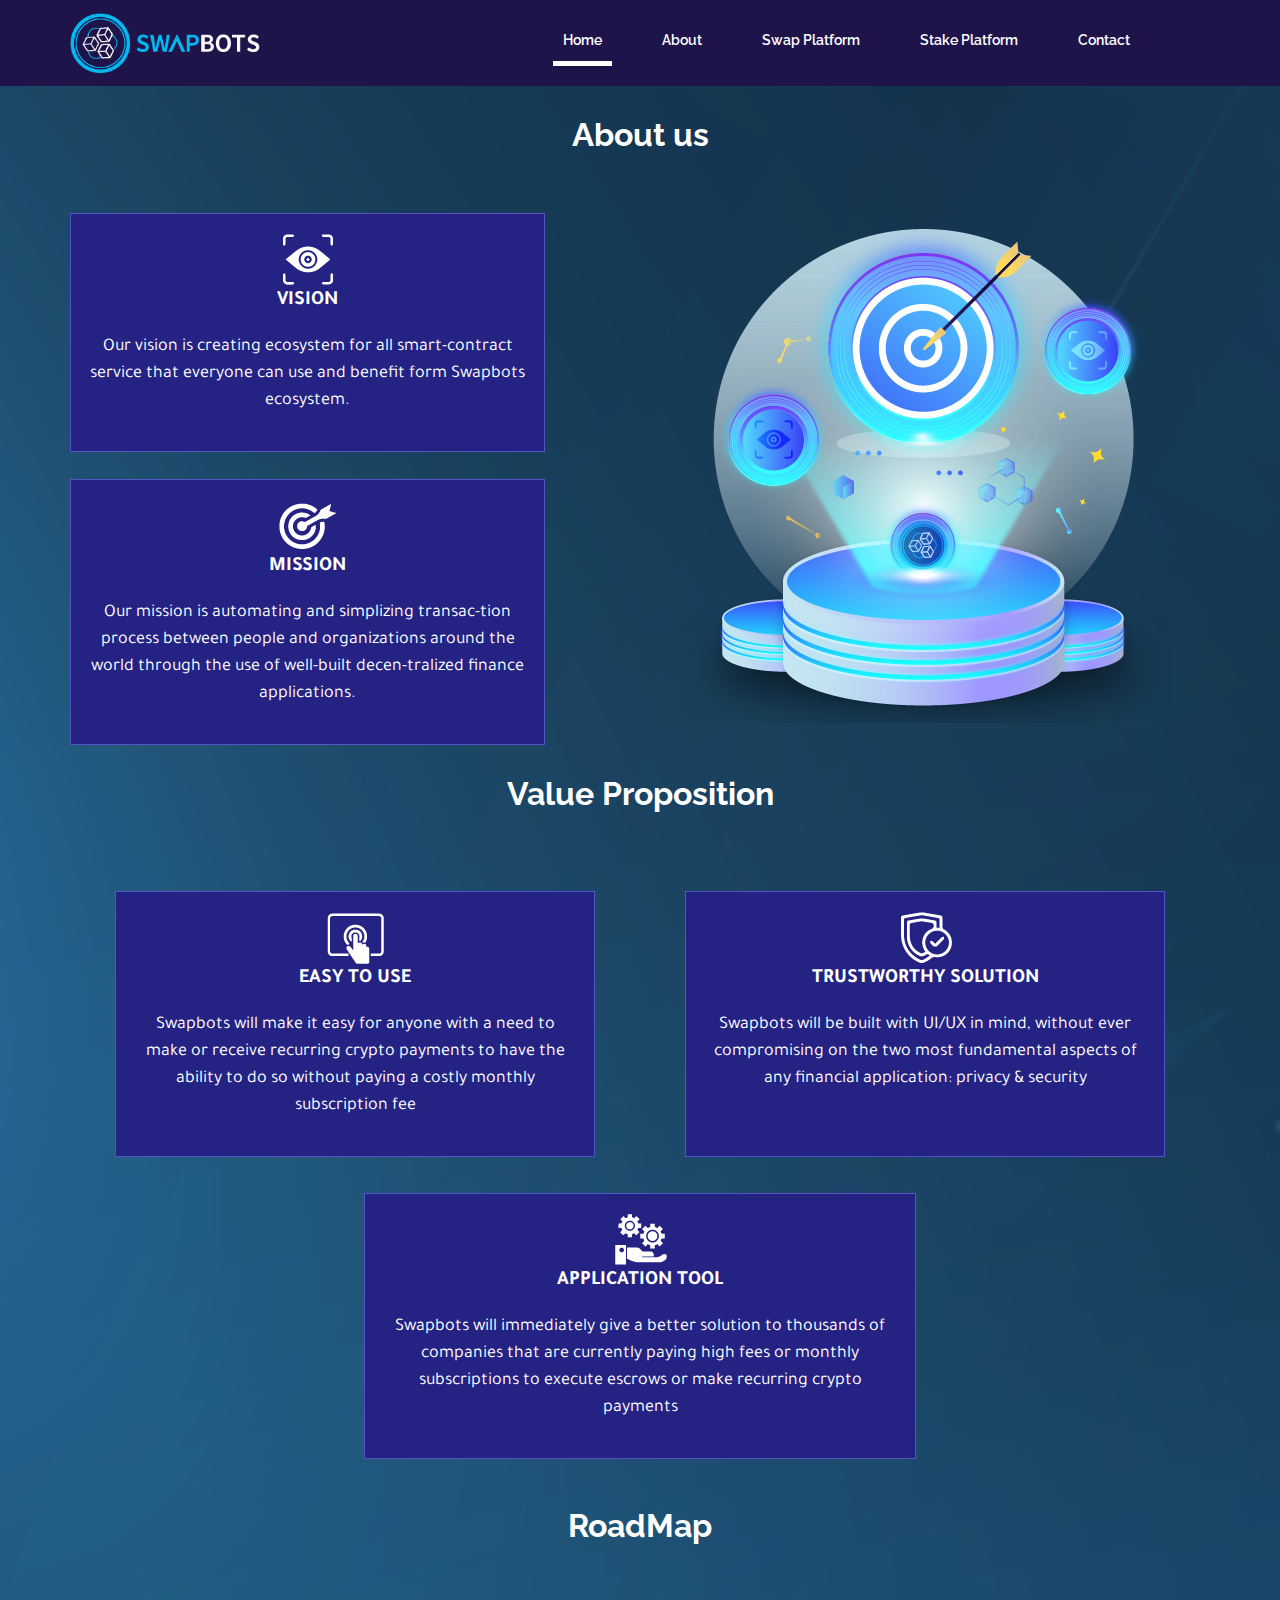
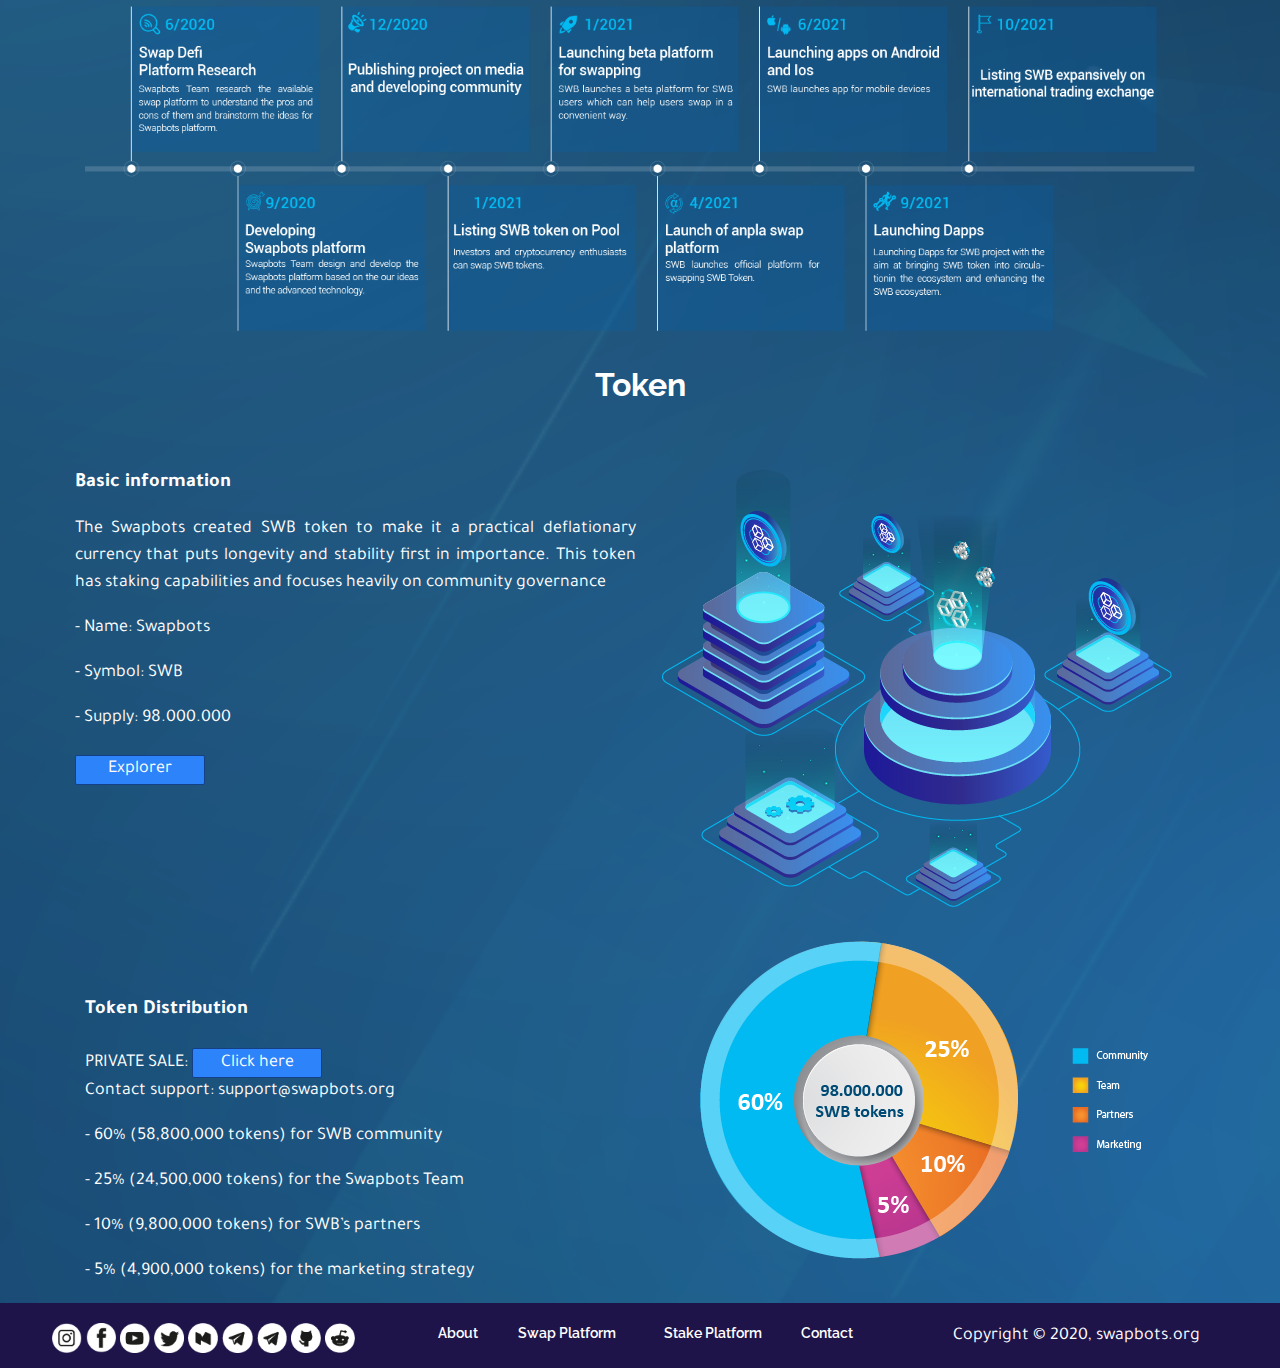
==== about.html @ 71c0b44f "update index + about" ====
<!DOCTYPE html>
<html lang="en">
<head>
	<meta charset="UTF-8">
	<meta name="viewport" content="width=device-width, initial-scale=1.0">
	<title>Swapbots</title>
	<link rel="icon" type="image/png" href="img/favicon.png" />
	<link rel="stylesheet" type="text/css" href="bootstrap/css/bootstrap.css">
	<link rel="stylesheet" type="text/css" href="stm/stmicons.css">
	<link rel="stylesheet" href="./style.css">
	<link rel="stylesheet" href="https://cdnjs.cloudflare.com/ajax/libs/font-awesome/4.7.0/css/font-awesome.min.css">
</head>
<body data-spy="scroll" data-target="#scrollspy-nav" data-offset="110">
	<div class="container-fluid sticky-top" style="background-color: #1f144a">
		<nav class="container navbar navbar-expand-lg navbar-light p-0">
			<a id="logo" class="navbar-brand" href="index.html">
				<img height="60" src="img/logoswap_1.png">
			</a>
			<button class="navbar-toggler border-0 text-white" type="button" data-toggle="collapse" data-target="#navbarReponsive">
				<span class="navbar-toggler-icon"></span>
			</button>
			<div class="collapse navbar-collapse" id="navbarReponsive">
				<ul class="navbar-nav ml-auto">
					<li><a class="nav-link p-4 menu_top active_custom" href="index.html">Home</a></li>
					<li><a class="nav-link p-4 menu_top" href="#">About</a></li>
					<li><a class="nav-link p-4 menu_top" href="#">Swap Platform</a></li>
					<li><a class="nav-link p-4 menu_top" href="#">Stake Platform</a></li>
					<li><a class="nav-link p-4 menu_top" href="#">Contact</a></li>
				</ul>
			</div>
		</nav>
	</div>
	





	<div class="body" style="overflow: hidden">
		<div class="bg_star">
			<div  id="about" class="about_us container">
				<h2 class="text-center tit_top">About us</h2>
				<center><div class="borbot" style="height: 10px;"></div></center>
				<div class="row">
					<div class="col-lg-5 col-sm-12">
						<div class="row text-center">
							<div class="col-12 border p-3" style="width: 98%;">
								<img src="img/Vision.png">
								<p class="tit_box">VISION</p>
								<p>Our vision is creating ecosystem for all smart-contract service that everyone can use and benefit form Swapbots ecosystem.</p>
							</div>
							<div class="col-12 border p-3 mt-4" style="width: 98%;">
								<img src="img/Mision.png">
								<p class="tit_box">MISSION</p>
								<p>Our mission is automating and simplizing transac-tion process between people and organizations around the world through the use of well-built decen-tralized finance applications.</p>
							</div>
						</div>
					</div>
					<div class="col-lg-1 col-sm-12"></div>
					<div class="col-lg-6 col-sm-12">
						<center>
							<img class="img-fluid" id="img_cs" src="img/unnamed.png" alt="">
						</center>
					</div>
				</div>
			</div>
			<div class="value_pro container">
				<h2 class="text-center tit_top">Value Proposition</h2>
				<center><div class="borbot" style="height: 10px;"></div></center>
				<div class="row">
					<div class="col-12">
						<div class="row text-center">
							<div class="col-lg-6 p-3 d-flex justify-content-center">
								<div class="border p-3" style="width: 90%;">
									<img src="img/Easy-to-use.png">
									<p class="tit_box">EASY TO USE</p>
									<p>Swapbots will make it easy for anyone with a need to make or receive recurring crypto payments to have the ability to do so without paying a costly monthly subscription fee</p>
								</div>
							</div>
							<div class="col-lg-6 p-3 d-flex justify-content-center">
								<div class="border p-3" style="width: 90%;">
									<img src="img/Trustworthy-solution.png">
									<p class="tit_box">TRUSTWORTHY SOLUTION</p>
									<p>Swapbots will be built with UI/UX in mind, without ever compromising on the two most fundamental aspects of any financial application: privacy & security</p>
								</div>
							</div>
							<div class="col-lg-12 p-3 d-flex justify-content-center">
								<div class="border p-3 box">
									<img src="img/Application-Tool.png">
									<p class="tit_box">APPLICATION TOOL</p>
									<p>Swapbots will immediately give a better solution to thousands of companies that are currently paying high fees or monthly subscriptions to execute escrows or make recurring crypto payments</p>
								</div>
							</div>
						</div>
					</div>
					<div class="col-lg-1 col-sm-12"></div>
					<div class="col-lg-6 col-sm-12">
						
					</div>
				</div>
			</div>
			<div id="roadmap" class="roadmap">
				<div class="container">
					<h2 class="text-center tit_top">RoadMap</h2>
					<center><div class="borbot" style="height: 10px;"></div></center>
					<img style="height: auto; width: 100%;" src="img/ROADMAP-08 (6).png" alt="">
				</div>
				
			</div>
			<div id="token" class="token_info container">
				<h2 class="text-center tit_top">Token</h2>
				<center><div class="borbot" style="height: 10px;"></div></center>
				<div class="row">
					<div class="col-lg-6 p-md-1 p-sm-0">
					    <p style="font-size: 20px !important; font-weight: bold;">Basic information</p>
						<p style="text-align: justify;">The Swapbots created SWB token to make it a practical deflationary currency that puts longevity and stability first in importance. This token has staking capabilities and focuses heavily on community governance</p>
						<p>- Name: Swapbots</p>
						<p>- Symbol: SWB</p>
						<p>- Supply: 98.000.000</p>
						<a href="https://tronscan.org/#/contract/TZ7YqQkPFoyp1dzzMHBEXKpJawQUx8S47T/code" target="_blank"><button class="btn_login">Explorer</button></a>
					</div>
					<div class="col-lg-6">
						<center>
							<img class="img-fluid img_cs" src="img/cddc9e9f9def6cb135fe.jpg" style="padding-bottom: 30px" alt="">
						</center>
					</div>
				</div>
				<div class="row">
					<div class="col-lg-6 pt-md-5 pt-sm-0">
						<p style="font-size: 20px !important; font-weight: bold;">Token Distribution</p>
						<p>PRIVATE SALE: <a href="https://swapbots.org/purchase.html " target="_blank"><button class="btn_login">Click here</button></a> <br>
							Contact support: support@swapbots.org</p>
						<p>- 60% (58,800,000 tokens) for SWB community</p>
						<p>- 25% (24,500,000 tokens) for the Swapbots Team</p>
						<p>- 10% (9,800,000 tokens) for SWB’s partners</p>
						<p>- 5% (4,900,000 tokens) for the marketing strategy</p>
					</div>
					<div class="col-lg-6">
						<center>
							<img class="img-fluid img_cs" src="img/SLIDE SWAPBOTS-18 (3).png" style="padding-bottom: 30px" alt="">
						</center>
					</div>
				</div>
			</div>
			<!-- Contact us 
				<div id="contact" class="contact_us container">
				<h2 class="text-center tit_top">Contact us</h2>
				<center><div class="borbot" style="height: 10px; padding: 0 !important; "></div></center>
				<P class="text-center" style="font-size: 17px; color: #c1bad8; font-family: 'Tajawal', sans-serif;">Send any question and we will answer as quickly as possible</P>
				<center>
					<div class="cs_form">
						<div class="row">
	                        <div class="col-sm-6">
	                            <div class="form-group">
	                                <input type="text" name="name" placeholder="Your Name" class="form-control font_color">
	                            </div>
	                        </div>
	                        <div class="col-sm-6">
	                            <div class="form-group">
	                                <input type="email" name="email" placeholder="Email Address" class="form-control font_color">
	                            </div>
	                        </div>
	                    </div>
	                    <div class="form-group">
	                        <input type="text" name="subject" placeholder="Subject" class="form-control font_color">
	                    </div>
	                    <div class="form-group">
	                        <textarea class="form-control font_color" name="comment" placeholder="Your Comment..." rows="5"></textarea>
	                    </div>
	                    <div class="form-btn">
	                        <button type="submit" id="contact_send_message" class="btn_submit">Send message</button>
	                    </div>
					</div>
				</center>
				
			</div> -->
		</div>
		
	</div>


	
	<footer style="background-color: #1f144a; padding: 20px 0 0 0; overflow: hidden">
	    <center>
	        <div>
    			<div class="row">
    			    <div class="col-md-4">
    					<div class="col-lg-12 text-center">
    						<a href="https://www.instagram.com/swapbots2/" target="_blank"><img height="30px" src="img/instagram.png" alt=""></a>
    						<a href="https://www.facebook.com/swapbots2/" target="_blank"><img height="30px" src="img/facebook.png" alt=""></a>
    						<a href="https://www.youtube.com/channel/UCE8N_UJ0o_VLWqESUSb-9QA/?guided_help_flow=5" target="_blank"><img height="30px" src="img/youtube.png" alt=""></a>
    						<a href="https://twitter.com/SWAPBOTS1" target="_blank"><img height="30px" src="img/twitter.png" alt=""></a>
    						<a href="https://medium.com/@swapbots2" target="_blank"><img height="30px" src="img/icon-foodted-28-2.png" alt=""></a>
    						<a href="https://t.me/swapbots2" target="_blank"><img height="30px" src="img/icon-foodted-27-2.png" alt=""></a>
    						<a href="https://t.me/joinchat/UXhEZlGaJMuRe2BejVFcrg" target="_blank"><img height="30px" src="img/icon-foodted-27-2.png" alt=""></a>
    						<a href="https://github.com/SwapBots2" target="_blank"><img height="30px" src="img/icon foodted-32.png" alt=""></a>
    						<a href="https://www.reddit.com/user/swapbots2" target="_blank"><img height="30px" src="img/icon foodted-33.png" alt=""></a>
    					</div>
    				</div>
					<div class="col-md-4 text-center">
    					<div class="row">
    						<div class="col-sm-2">
    							<a href="#about"><p class="text-secondary txt_footer">About</p></a>
    						</div>
    						<div class="col-sm-4">
    							 <a href="#"><p class="text-secondary txt_footer">Swap Platform</p></a>
    						</div>
    					
    						<div class="col-sm-4">
    						      <a href="#"><p class="text-secondary txt_footer">Stake Platform</p></a>
    						</div>
    						<div class="col-sm-2">
    						    <a href="#contact"><p class="text-secondary txt_footer">Contact</p></a>
    						</div>
    					</div>
    				</div>
    				<div class="col-md-4 text-center" style="font-size: 16px;">
    				    <p>Copyright © 2020, swapbots.org</p>
    				</div>
    			</div>
    		</div>
	    </center>
	</footer>




	<script src="https://code.jquery.com/jquery-3.2.1.slim.min.js" integrity="sha384-KJ3o2DKtIkvYIK3UENzmM7KCkRr/rE9/Qpg6aAZGJwFDMVNA/GpGFF93hXpG5KkN" crossorigin="anonymous"></script>
    <script src="https://cdnjs.cloudflare.com/ajax/libs/popper.js/1.12.9/umd/popper.min.js" integrity="sha384-ApNbgh9B+Y1QKtv3Rn7W3mgPxhU9K/ScQsAP7hUibX39j7fakFPskvXusvfa0b4Q" crossorigin="anonymous"></script>
    <script src="https://maxcdn.bootstrapcdn.com/bootstrap/4.0.0/js/bootstrap.min.js" integrity="sha384-JZR6Spejh4U02d8jOt6vLEHfe/JQGiRRSQQxSfFWpi1MquVdAyjUar5+76PVCmYl" crossorigin="anonymous"></script>
</body>
</html>
---- stm/stmicons.css ----
@font-face{
    font-family:stm;
    src:url(stm.eot?ish72x);
    src:url(stm.eot?ish72x#iefix) format('embedded-opentype'),
    url(stm.ttf?ish72x) format('truetype'),
    url(stm.woff?ish72x) format('woff'),
    url(stm.svg?ish72x#stm) format('svg');
    font-weight:400;font-style:normal}
    span[class^=stm-],
    i[class^=stm-],
    span[class*=" stm-"],
    i[class*=" stm-"]
    {
        font-family:'stm'!important;
        speak-as:none;
        font-style:normal;
        font-weight:400;
        font-variant:normal;
        text-transform:none;
        line-height:1;
        -webkit-font-smoothing:antialiased;
        -moz-osx-font-smoothing:grayscale;
    }
    .stm-done:before{
            content:"\e988"
        }
    .stm-icon-whitepaper:before{
        content:"\e986"
    }
    .stm-stm-right-long-arrow:before{
        content:"\e987"
    }
    .stm-usd_screen:before{
        content:"\e984"
    }
    .stm-usd_tree:before{
        content:"\e985"
    }
    .stm-ia_tech:before{
        content:"\e980"
    }
    .stm-ia_partners:before{
        content:"\e981"
    }
    .stm-ia_exp:before{
        content:"\e982"
    }
    .stm-ia_clock:before{
        content:"\e983"
    }
    .stm-id_screenshots:before{
        content:"\e979"
    }
    .stm-id_additional_links:before{
        content:"\e97a"
    }
    .stm-short_review:before{
        content:"\e97b"
    }.stm-id_calendar:before{
        content:"\e97c"
    }
    .stm-id_rating:before{content:"\e97d"}.stm-id_rate:before{content:"\e97e"}.stm-id_envelope:before{content:"\e97f"}.stm-cb_clock:before{content:"\e973"}.stm-cb_comments:before{content:"\e974"}.stm-cb_eye:before{content:"\e975"}.stm-cb_pen:before{content:"\e976"}.stm-cb_quote:before{content:"\e977"}.stm-cb_share:before{content:"\e978"}.stm-ico_campaign:before{content:"\e96f"}.stm-loans_mobile:before{content:"\e970"}.stm-marketplace:before{content:"\e971"}.stm-world_coin:before{content:"\e972"}.stm-bc_notebook:before{content:"\e960"}.stm-bitcoin:before{content:"\e961"}.stm-btc_auditable:before{content:"\e962"}.stm-btc_integration:before{content:"\e963"}.stm-btc_invest:before{content:"\e964"}.stm-btc_phone:before{content:"\e965"}.stm-btc_public:before{content:"\e966"}.stm-btc_research:before{content:"\e967"}.stm-btc_to_card:before{content:"\e968"}.stm-btc_wallet:before{content:"\e969"}.stm-btc_workshop:before{content:"\e96a"}.stm-crypto_secured:before{content:"\e96b"}.stm-lined:before{content:"\e96c"}.stm-spinner:before{content:"\e96d"}.stm-unicorn:before{content:"\e96e"}.stm-play-btn:before{content:"\e95f"}.stm-grid:before{content:"\e95d"}.stm-rectangle:before{content:"\e95e"}.stm-nokia_outline:before{content:"\e95a"}.stm-ppl_outline:before{content:"\e95b"}.stm-sun_outline:before{content:"\e95c"}.stm-branch:before{content:"\e959"}.stm-stm14_fax:before{content:"\e958"}.stm-stm14_bulb:before{content:"\e949"}.stm-stm14_calc:before{content:"\e94a"}.stm-stm14_calendar:before{content:"\e94b"}.stm-stm14_country:before{content:"\e94c"}.stm-stm14_health:before{content:"\e94d"}.stm-stm14_left_arrow:before{content:"\e94e"}.stm-stm14_manufacturing:before{content:"\e94f"}.stm-stm14_office:before{content:"\e950"}.stm-stm14_plane:before{content:"\e951"}.stm-stm14_public:before{content:"\e952"}.stm-stm14_quote:before{content:"\e953"}.stm-stm14_right_arrow:before{content:"\e954"}.stm-stm14_satellite:before{content:"\e955"}.stm-stm14-arrow:before{content:"\e956"}.stm-stn14_home:before{content:"\e957"}.stm-cart_13:before{content:"\e93f"}.stm-chip_13:before{content:"\e940"}.stm-env_13:before{content:"\e941"}.stm-horse_13:before{content:"\e942"}.stm-human_13:before{content:"\e943"}.stm-mail_13:before{content:"\e944"}.stm-phone_13_2:before{content:"\e945"}.stm-phone_13:before{content:"\e946"}.stm-pin_13:before{content:"\e947"}.stm-quote_13:before{content:"\e948"}.stm-quote2:before{content:"\e93b"}.stm-pin-11:before{content:"\e93c"}.stm-envelope-11:before{content:"\e93d"}.stm-phone-11:before{content:"\e93e"}.stm-quote8:before{content:"\e939"}.stm-shopping-cart8:before{content:"\e93a"}.stm-aim7:before{content:"\e933"}.stm-cup7:before{content:"\e934"}.stm-user7:before{content:"\e935"}.stm-docs7:before{content:"\e936"}.stm-bar-graph7:before{content:"\e937"}.stm-plant7:before{content:"\e938"}.stm-lorry6:before{content:"\e92d"}.stm-lamp6:before{content:"\e92e"}.stm-building6:before{content:"\e92f"}.stm-cart6:before{content:"\e930"}.stm-line-graph6:before{content:"\e931"}.stm-plane6:before{content:"\e932"}.stm-user:before{content:"\e928"}.stm-crown:before{content:"\e926"}.stm-cup:before{content:"\e927"}.stm-polygon:before{content:"\e929"}.stm-person-globe:before{content:"\e923"}.stm-head:before{content:"\e924"}.stm-arm-leaf:before{content:"\e925"}.stm-phone:before{content:"\e921"}.stm-phone6:before{content:"\e92a"}.stm-clock6:before{content:"\e92b"}.stm-pin6:before{content:"\e92c"}.stm-clock:before{content:"\e922"}.stm-plus:before{content:"\e920"}.stm-earth:before{content:"\e91d"}.stm-chart-refresh:before{content:"\e91e"}.stm-chart-monitor:before{content:"\e91f"}.stm-hexagon:before{content:"\e91c"}.stm-metals:before{content:"\e916"}.stm-oil:before{content:"\e917"}.stm-target:before{content:"\e918"}.stm-rating_down:before{content:"\e914"}.stm-libra:before{content:"\e915"}.stm-diamond:before{content:"\e90c"}.stm-idea:before{content:"\e90d"}.stm-stats:before{content:"\e90e"}.stm-badge:before{content:"\e90f"}.stm-security:before{content:"\e910"}.stm-binoculars:before{content:"\e911"}.stm-mans:before{content:"\e912"}.stm-nokia:before{content:"\e913"}.stm-testimonials-new-2:before{content:"\e90b"}.stm-envelope:before{content:"\e91a"}.stm-email:before{content:"\e908"}.stm-iphone:before{content:"\e909"}.stm-location-2:before{content:"\e90a"}.stm-marker:before{content:"\e919"}.stm-check:before{content:"\e907"}.stm-truck:before{content:"\e902"}.stm-lamp:before{content:"\e903"}.stm-cart-2:before{content:"\e91b"}.stm-cart:before{content:"\e904"}.stm-home:before{content:"\e905"}.stm-graph:before{content:"\e906"}.stm-airplane:before{content:"\e901"}.stm-compass:before{content:"\e900"}
---- style.css ----
@import url('https://fonts.googleapis.com/css2?family=Raleway:wght@400;500;600;700;800;900&family=Tajawal:wght@300;900&display=swap');
*{
	padding: 0px;
	margin: 0px;
	color: white;
	font-size: 18px;
	font-family: 'Tajawal', sans-serif;
}
nav{
	background-color: #1f144a;
	height: 86px;
}
nav button {
	background-color: white !important
}
@media {
	nav ul{
		background-color: none;
		margin-right: 30px;
	}
}
@media (max-width: 991px) {
	nav ul{
		background-color: #1f144a;
	}
}
.nav-link{
	color: white !important;
	font-weight: bold !important;
}
.nav-link:hover{
	color: white !important;
	border-bottom: 5px solid white !important;
}
.active_custom{
	color: white !important;
	border-bottom: 5px solid white !important;
}
.item:hover{
	background-color: red;
}
.menu_top{
	padding: 10px !important;
	margin-right: 40px;
	font-size: 14px;
    font-family: 'Raleway', sans-serif;
    font-weight: 600 !important;
}
.logo{
	position: relative;
	margin-left: 15%;
	height: 30px;
}
.btn_slide{
	background-color: #2c83fa;
	background-size: cover;
	background-repeat: no-repeat;
	border: 3px solid #134087;
	border-radius: 10px;
	width: 200px;
	height: 50px;
	margin-top: 20px;
}
.btn_slide:hover{
	background: -webkit-linear-gradient(-225deg, #2c83fa 0%, #134087 48%, #2c83fa 100%);
}
.btn_login{
	height: 30px;
	width: 130px;
	background-color: #2c83fa;
	color: white;
	border-color: #01baf1;
	border: 1px solid #134087;
	border-radius: 2px;
	margin-top: 5px;
}
.btn_login:hover{
	background: -webkit-linear-gradient(-225deg, #2c83fa 0%, #134087 48%, #2c83fa 100%);
	background-image: linear-gradient(-225deg, #2c83fa 0%, #134087 48%, #2c83fa 100%);
}
.btn_swap{
	height: 30px;
	width: 100px;
	background-color: #2c83fa;
	color: white;
	border-color: #01baf1;
	border: 1px solid #134087;
	border-radius: 2px;
	margin-top: 5px;
	margin-left: 5px;
}
.btn_swap:hover{
	background: -webkit-linear-gradient(-225deg, #2c83fa 0%, #134087 48%, #2c83fa 100%);
	background-image: linear-gradient(-225deg, #2c83fa 0%, #134087 48%, #2c83fa 100%);
}
.bg_star{
	background-image: url('img/SWB\ UPDATE1-14.png');
	background-repeat: no-repeat;
	background-size: cover;
}
.cooming_soon{
	background-image: url('img/photo_2021-01-21_12-17-45.jpg');
	background-size: cover;
	background-repeat: no-repeat;
}
.tit_swapbots{
	padding: 70px 0 70px 0;
}
.img-swap{
	background-image: url('img/SWB\ UPDATE-05.png');
	background-size: cover;
	background-repeat: no-repeat;
}
.img-stake{
	background-image: url('img/SWB\ UPDATE-06.png');
	background-size: cover;
	background-repeat: no-repeat;
}
.sub_tit{
	text-align: justify;
	font-family: 'Tajawal', sans-serif;
	font-size: 18px;
    font-weight: 300;
}
.tit_top{
    padding: 30px 0 0px 0; 
    font-weight: 700;
    font-family: 'Raleway', sans-serif;
}
.tit_box{
	font-size: 20px;
    font-weight: 700;
    font-family: 'Tajawal', sans-serif;
}
.tit_pur{
	background-color: rgba(1, 186, 241, 0.3);
	font-size: 20px;
    font-weight: 700;
    font-family: 'Tajawal', sans-serif;
}
.qr_pur{
	background-color: rgba(1, 186, 241, 0.3);
	background-repeat: no-repeat;
	margin-top: 10px;
	padding-bottom: 10px;
	padding-top: 10px;
}
.line{
	border-top: solid 1px;
}
.qr_pur p{
	font-size: 12px;
}

.bg_blue{
	background-color: #1b198f;
}
.bg_private{
	background-image: url('img/SWAPBOTS\ CHANNEL-06.png');
	background-size: cover;
	padding-top: 80px;
	padding-bottom: 170px;
}
.purchase{
	background-image: url('img/bg_purchase.png');
	background-size: cover	;
	padding-bottom: 50px;
}
.border{
	background-color: #242283;
	border-color: #5454c2 !important;
}
.borbot{
	border-top: 5px solid #1dwc1c0;
	width: 10%;
	padding-bottom: 50px;
}
.bor_slide{
	border-top: 2px solid white;
	width: 150px;
}
.bor_demo{
	border-top: 3px solid white;
	width: 40%;
	display: block;
	margin-left: auto;
	margin-right: auto;
}
.bg-white {
	background-color: white;
	width: 50px;
	height: 60px;
	border-radius: 3px;
}

@media {
    .cooming_soon{
		width:70%; 
		height: auto; 
		padding: 50px 0 50px 0;
	}
	#clockdiv > div{
		padding: 10px;
	}
	h2{
		font-weight: 800;
    	font-size: 32px;
		font-family: 'Raleway', sans-serif !important;
	}
	.img_cs{
		padding-top: 0px;
	}
	.box{
		width: 50%;
	}
	.cs_form{
		width: 80%;
		padding: 50px;
	}
	.form-control::-webkit-input-placeholder {color: white !important; }
	.font_color{
		color: white;
	}
	.form-control {
	    height: 46px;
	    padding: 6px 12px;
	    background-color: transparent;
	    border: 2px solid rgb(85, 85, 204);
	    border-radius: 2px;
	    background-color: rgb(37,37,142);
	    border-radius: 4px;
	}
	.btn_submit{
		margin-top: 48px;
		border-radius: 21px;
		height: 42px;
		width: 35%;
		background: -webkit-linear-gradient(-225deg, #F6C85E 0%, #FF8779 48%, #F54E7E 100%);
		border: none;
	}
	.btn_pur{
		border-radius: 21px;
		height: 30px;
		width: 45%;
		background: #01baf1;
		border: none;
		margin-top: 15px;
	}
	.btn_st2{
		border-radius: 21px;
		height: 30px;
		width: 150px;
		background: #01baf1;
		border: none;
		margin-top: 15px;
	}
	.cms{
		padding: 0;
	}
	.txt_plat{
		margin: -30px 0 0 0;
		text-align: justify;
		
	}
}
@media (max-width: 988px) {
    .cooming_soon{
		width: 100%; 
		height: auto; 
		padding: 50px 0 50px 0;
	}
	#clockdiv > div{
		padding: 0px;
	}
	h2{
        
	}
	.img_cs{
		padding-top: 50px;
	}
	.box{
		width: 90%;
	}
	.cs_form{
		width: 100%;
		padding: 10px;
	}
	.btn_submit{
		width: 50%;
		margin-top: 50px;
		margin-bottom:50px;
	}
	.ft_tx{
		padding-left: 0px;
	}
	.cms{
		padding: 50px 0 0 0;
		margin-top: 50px;
	}
	.txt_plat{
		margin: 0;
	}
}



.txt_cms{
	font-size: 21px;
	font-weight: 900;
	font-family: 'Raleway', sans-serif;
}
.txt_footer{
    color: white !important;
	font-weight: bold !important;
	font-size: 14px;
    font-family: 'Raleway', sans-serif;
    font-weight: 600 !important;
}
#clockdiv{
	font-family: sans-serif;
	display: inline-block;
	font-weight: 100;
	text-align: center;
	font-size: 30px;

}

#clockdiv > div{
	border-radius: 3px;
	display: inline-block;
}

#clockdiv div > span{
	padding: 15px;
	color: blue !important;
	border-radius: 3px;
	display: inline-block;
}

.smalltext{
	padding-top: 5px;
	font-size: 16px;
	color: white !important;
}



.slider {
  width: 1000px;
  text-align: center;
  overflow: hidden;
}

.slides {
  display: flex;
  overflow-x: auto;
  
  border-radius: 5px;
  
  scroll-behavior: smooth;
  
  -webkit-overflow-scrolling: touch;
  scroll-snap-points-x: repeat(650px);
  scroll-snap-type: mandatory;
}
.slides::-webkit-scrollbar {
  width: 10px;
  height: 10px;
}
.slides::-webkit-scrollbar-thumb {
  background: black;
  border-radius: 10px;
}
.slides::-webkit-scrollbar-track {
  background: transparent;
}
.slides > div {
  flex-shrink: 0;
  width: 650px;
  height: 650px;
  border-radius: 10px;
  background: #eee;
  transform-origin: center center;
  transform: scale(1);
  transition: transform 0.5s;
  position: relative;
  
  display: flex;
  justify-content: center;
  align-items: center;
  font-size: 100px;
}
.slides > div:target {
  transform: scale(0.8);
}
.author-info {
  background: rgba(0, 0, 0, 0.75);
  color: white;
  padding: 0.75rem;
  text-align: center;
  position: absolute;
  bottom: 0;
  left: 0;
  width: 100%;
  margin: 0;
}
.author-info a {
  color: white;
}
.cs_img {
  object-fit: cover;
  position: absolute;
  top: 0;
  left: 0;
  width: 100%;
  height: 100%;
}

.slider > a {
  display: inline-flex;
  width: 1.5rem;
  height: 1.5rem;
  background: white;
  text-decoration: none;
  align-items: center;
  justify-content: center;
  border-radius: 50%;
  margin: 0 0 0.5rem 0;
  position: relative;
}
.slider > a:active {
  top: 1px;
}
.slider > a:focus {
  background: #000;
}
.border-gradient {
 	border: 10px solid;
  	border-image-slice: 1;
  	border-width: 5px;
  	border-image-source: linear-gradient(to left, #01baf1, #c0e9f6, #01baf1, #09c4e1);
  	border-image-source: linear-gradient(to top, #01baf1, #c0e9f6, #01baf1, #09c4e1);
  	background-color: rgba(1, 186, 241, 0.3);
}
@media {
	.bg_round {
		margin-left: 20px;
		margin-right: 20px;
		padding-top: 58px;
		padding-bottom: 50px;
	}
	.border_box {
	  	border: 1px solid #3490ad;
	  	border-top: solid rgba(1, 186, 241, 0);
	  	border-bottom: solid rgba(1, 186, 241, 0);
	}
	.bg_content {
		height: 150px;
		padding-bottom: 20px;
		padding-left: 35px;
		padding-top: 18px;
	}
	.bg_purchase {
		height: 150px;
		padding-bottom: 50px;
		padding-top: 58px;
	}
	.border-left-1{
	  	border-right: 1px solid white;
	}
	
}
@media (max-width: 992px) {
	.bg_round {
		padding-top: 20px;
		width: 260px;
		margin-left: 0;
		margin-right: 0;
		margin-top: 30px;
	}
	.border_box {
	  	border: 1px solid #3490ad;
	  	border-left: solid rgba(1, 186, 241, 0);
	  	border-right: solid rgba(1, 186, 241, 0);
	}
	.bg_content {
		padding-top: 20px;
		width: 260px;
		margin-top: 30px;
	}
	.bg_purchase {
		padding-bottom: 0px;
		padding-top: 50px;
		width: 260px;
	}
}
/* Don't need button navigation */
@supports (scroll-snap-type) {
  .slider > a {
    display: none;
  }
}
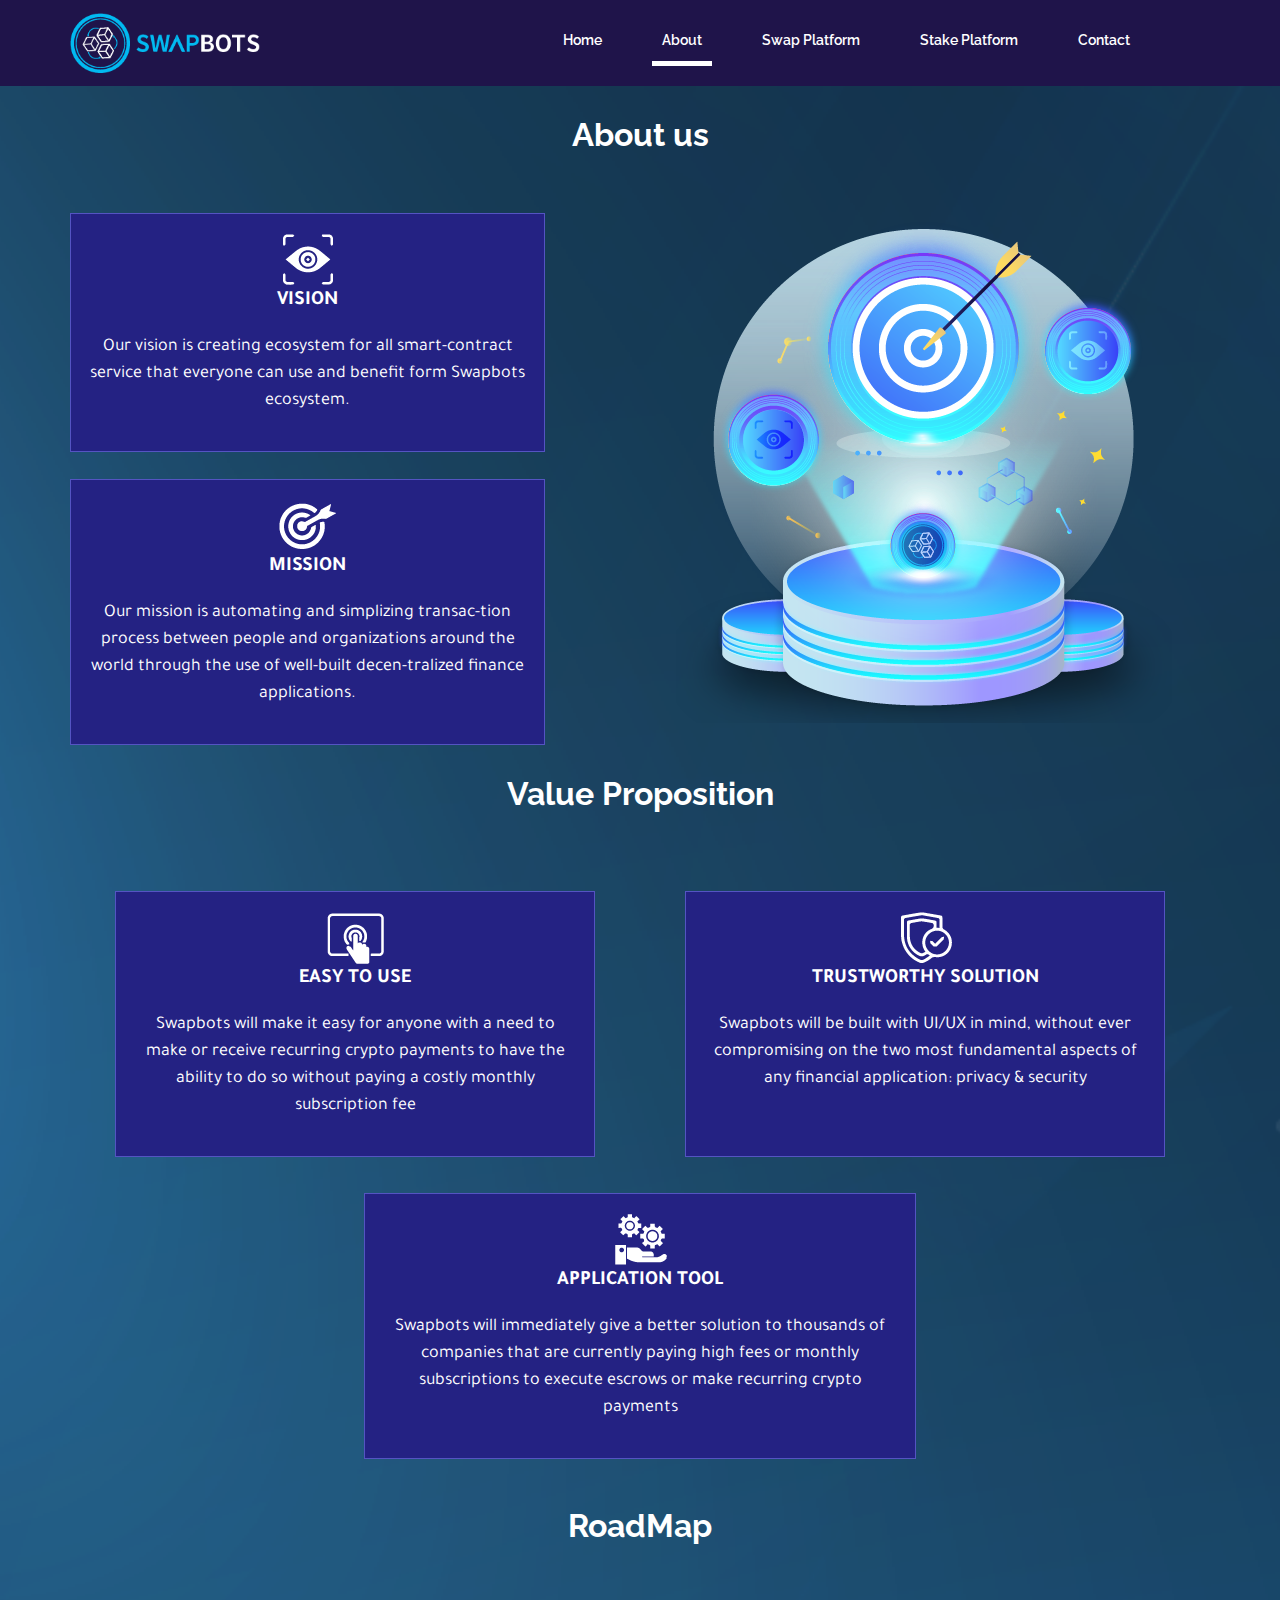
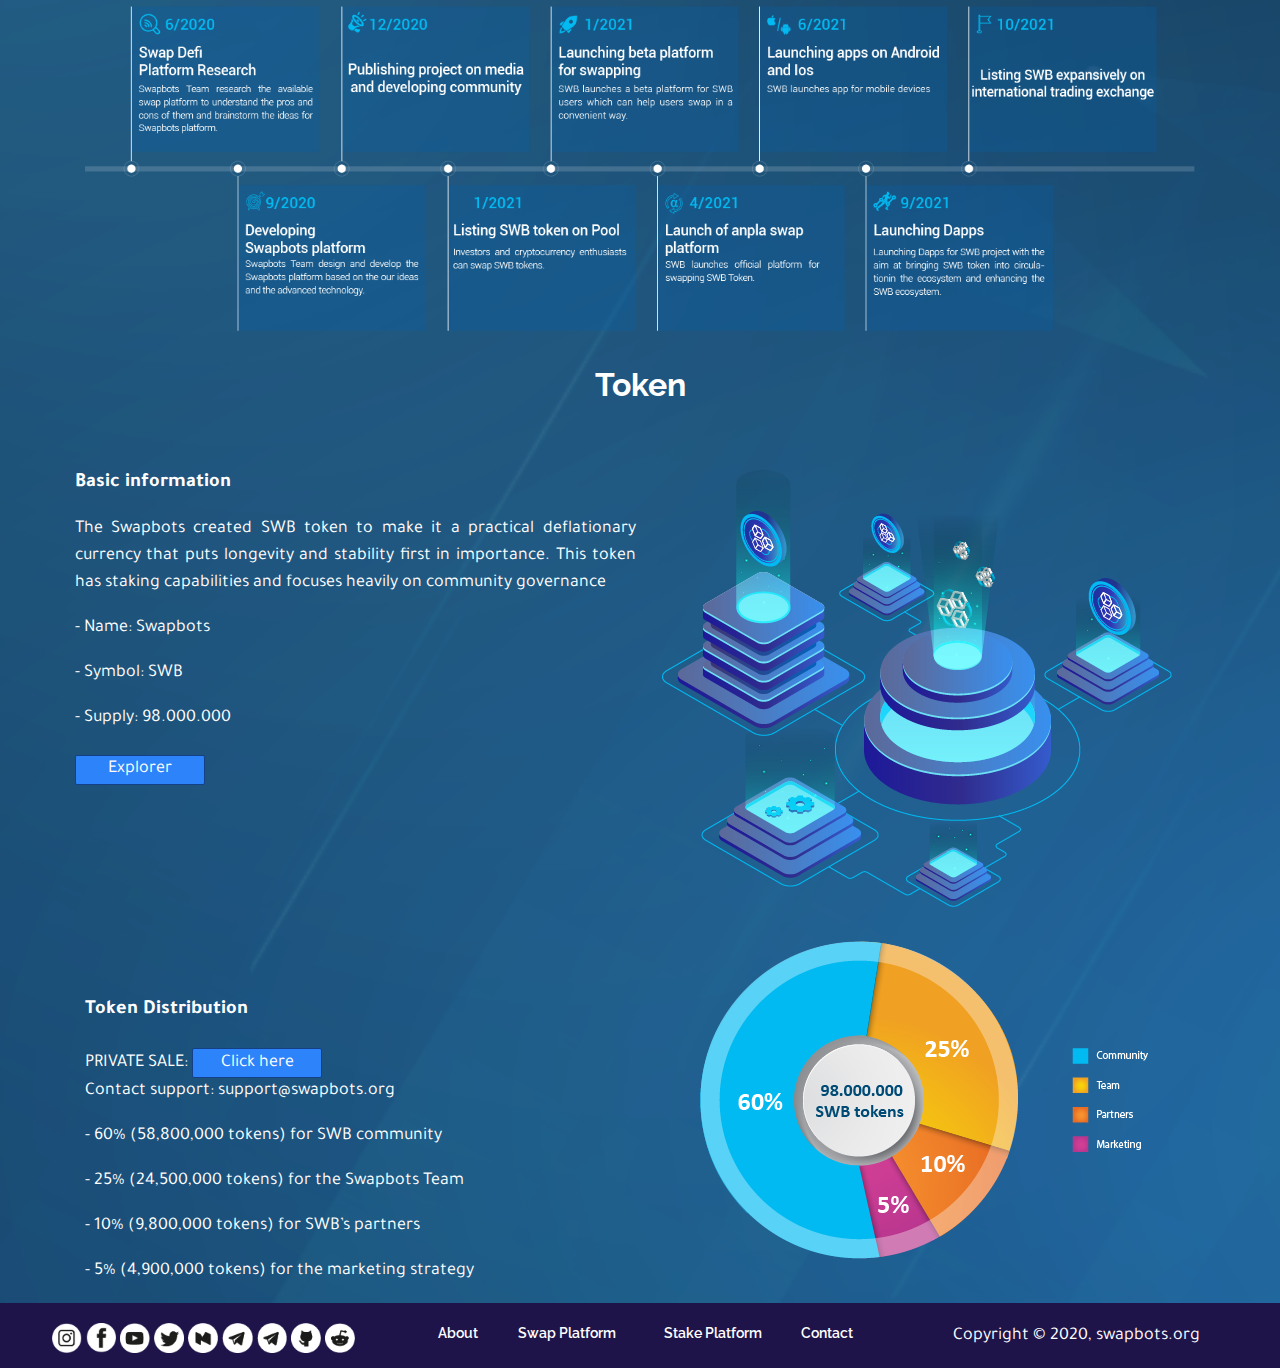
==== commit ea55cd8d: "update link" ====
--- a/about.html
+++ b/about.html
@@ -21,10 +21,10 @@
 			</button>
 			<div class="collapse navbar-collapse" id="navbarReponsive">
 				<ul class="navbar-nav ml-auto">
-					<li><a class="nav-link p-4 menu_top active_custom" href="index.html">Home</a></li>
-					<li><a class="nav-link p-4 menu_top" href="#">About</a></li>
-					<li><a class="nav-link p-4 menu_top" href="#">Swap Platform</a></li>
-					<li><a class="nav-link p-4 menu_top" href="#">Stake Platform</a></li>
+					<li><a class="nav-link p-4 menu_top" href="index.html">Home</a></li>
+					<li><a class="nav-link p-4 menu_top active_custom" href="#">About</a></li>
+					<li><a class="nav-link p-4 menu_top" href="trade.swapbots.org" target="_blank">Swap Platform</a></li>
+					<li><a class="nav-link p-4 menu_top" href="commingsoon.html">Stake Platform</a></li>
 					<li><a class="nav-link p-4 menu_top" href="#">Contact</a></li>
 				</ul>
 			</div>
--- a/style.css
+++ b/style.css
@@ -60,6 +60,7 @@
 	width: 200px;
 	height: 50px;
 	margin-top: 20px;
+
 }
 .btn_slide:hover{
 	background: -webkit-linear-gradient(-225deg, #2c83fa 0%, #134087 48%, #2c83fa 100%);
@@ -499,4 +500,4 @@
   .slider > a {
     display: none;
   }
-}
+}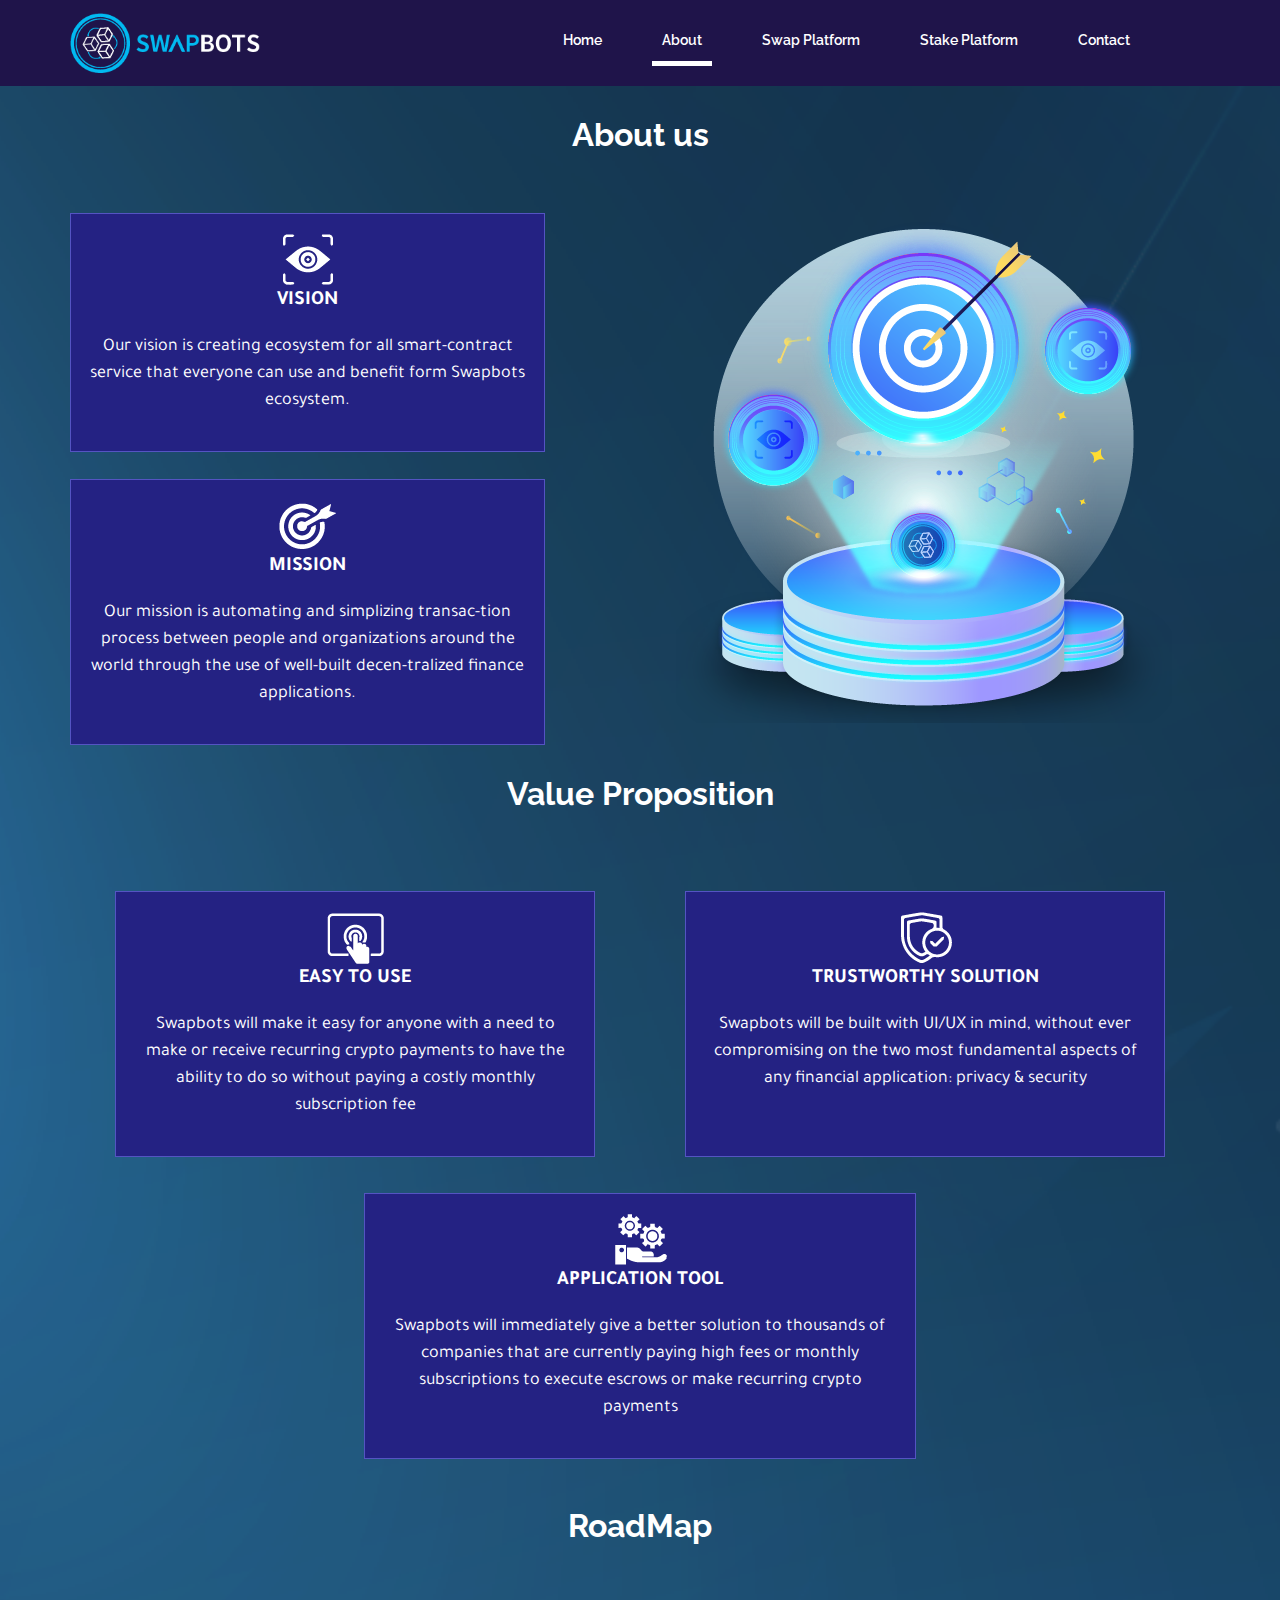
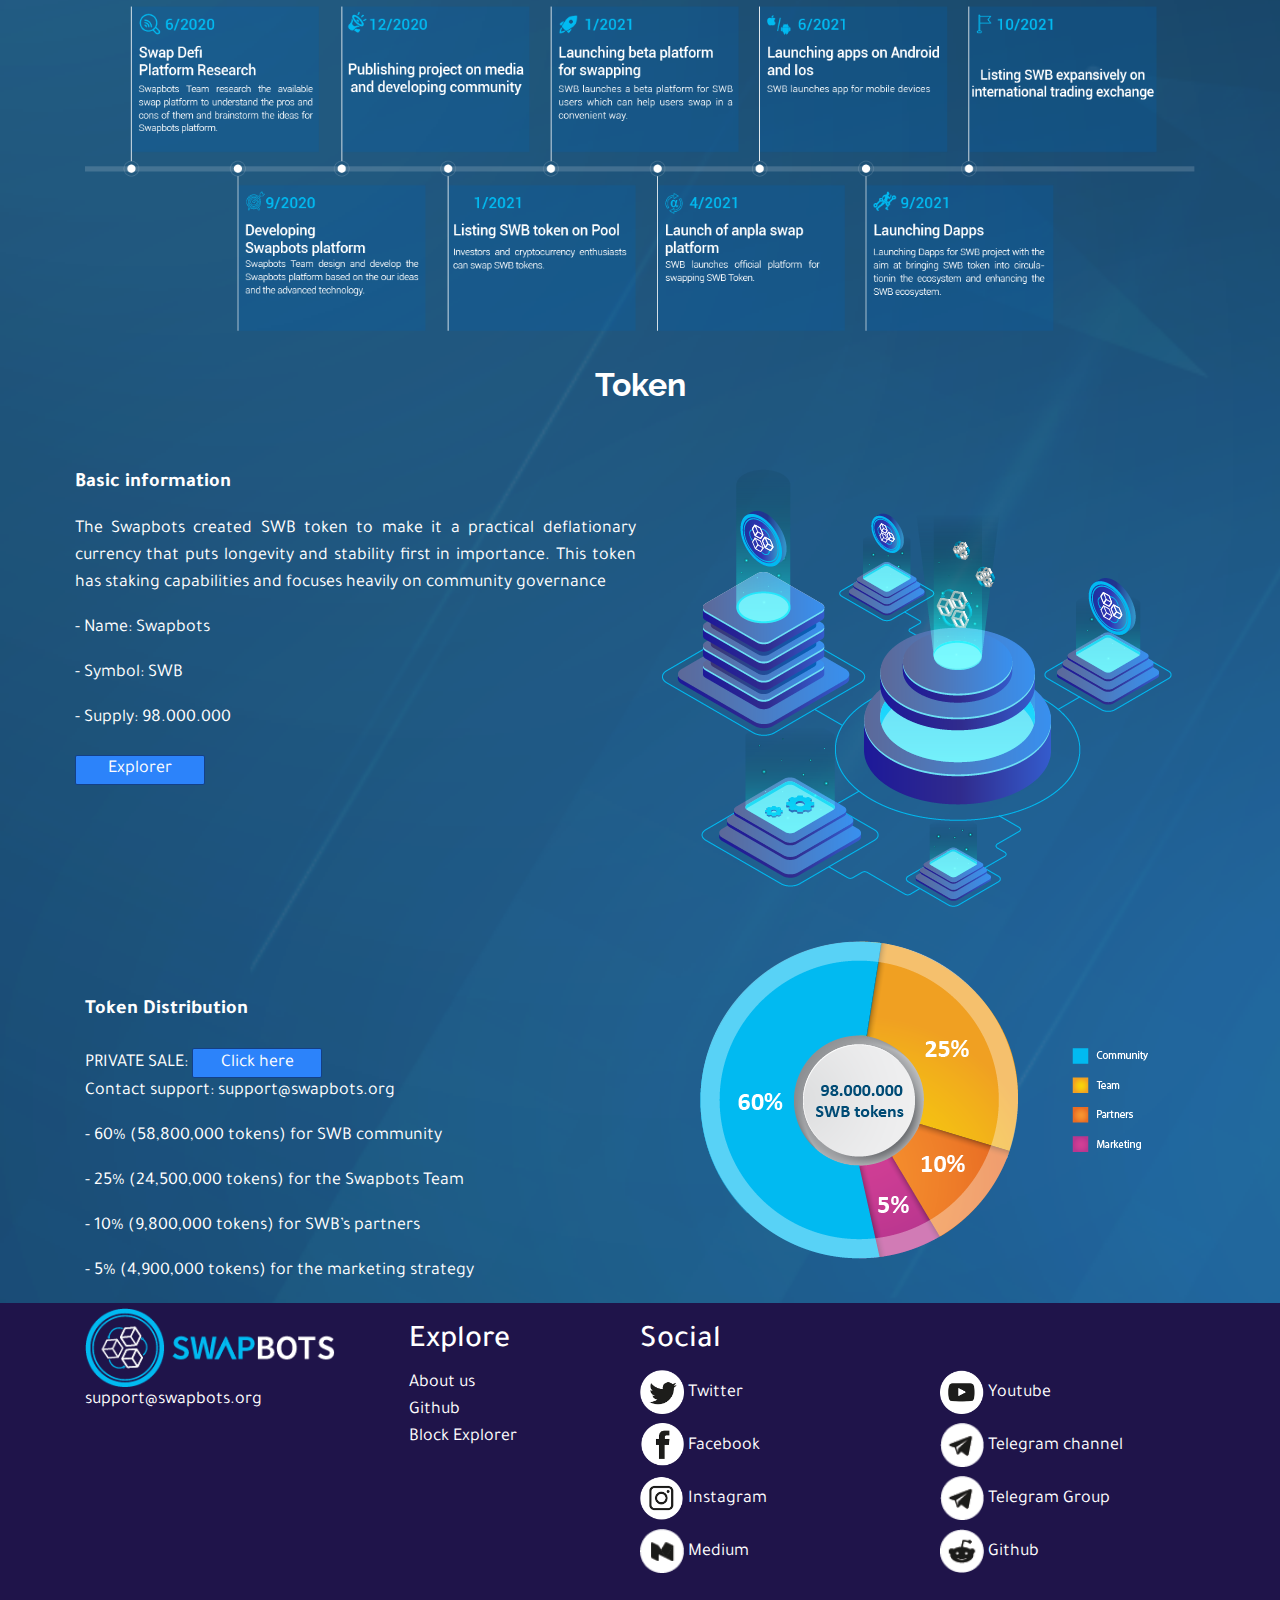
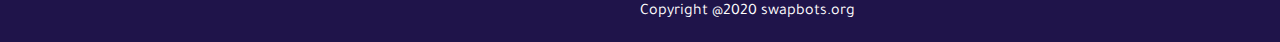
==== commit d92be5ca: "update footer" ====
--- a/about.html
+++ b/about.html
@@ -10,6 +10,7 @@
 	<link rel="stylesheet" href="./style.css">
 	<link rel="stylesheet" href="https://cdnjs.cloudflare.com/ajax/libs/font-awesome/4.7.0/css/font-awesome.min.css">
 </head>
+
 <body data-spy="scroll" data-target="#scrollspy-nav" data-offset="110">
 	<div class="container-fluid sticky-top" style="background-color: #1f144a">
 		<nav class="container navbar navbar-expand-lg navbar-light p-0">
@@ -23,7 +24,7 @@
 				<ul class="navbar-nav ml-auto">
 					<li><a class="nav-link p-4 menu_top" href="index.html">Home</a></li>
 					<li><a class="nav-link p-4 menu_top active_custom" href="#">About</a></li>
-					<li><a class="nav-link p-4 menu_top" href="trade.swapbots.org" target="_blank">Swap Platform</a></li>
+					<li><a class="nav-link p-4 menu_top" href="https://trade.swapbots.org/home" target="_blank">Swap Platform</a></li>
 					<li><a class="nav-link p-4 menu_top" href="commingsoon.html">Stake Platform</a></li>
 					<li><a class="nav-link p-4 menu_top" href="#">Contact</a></li>
 				</ul>
@@ -181,45 +182,65 @@
 
 	
 	<footer style="background-color: #1f144a; padding: 20px 0 0 0; overflow: hidden">
-	    <center>
-	        <div>
-    			<div class="row">
-    			    <div class="col-md-4">
-    					<div class="col-lg-12 text-center">
-    						<a href="https://www.instagram.com/swapbots2/" target="_blank"><img height="30px" src="img/instagram.png" alt=""></a>
-    						<a href="https://www.facebook.com/swapbots2/" target="_blank"><img height="30px" src="img/facebook.png" alt=""></a>
-    						<a href="https://www.youtube.com/channel/UCE8N_UJ0o_VLWqESUSb-9QA/?guided_help_flow=5" target="_blank"><img height="30px" src="img/youtube.png" alt=""></a>
-    						<a href="https://twitter.com/SWAPBOTS1" target="_blank"><img height="30px" src="img/twitter.png" alt=""></a>
-    						<a href="https://medium.com/@swapbots2" target="_blank"><img height="30px" src="img/icon-foodted-28-2.png" alt=""></a>
-    						<a href="https://t.me/swapbots2" target="_blank"><img height="30px" src="img/icon-foodted-27-2.png" alt=""></a>
-    						<a href="https://t.me/joinchat/UXhEZlGaJMuRe2BejVFcrg" target="_blank"><img height="30px" src="img/icon-foodted-27-2.png" alt=""></a>
-    						<a href="https://github.com/SwapBots2" target="_blank"><img height="30px" src="img/icon foodted-32.png" alt=""></a>
-    						<a href="https://www.reddit.com/user/swapbots2" target="_blank"><img height="30px" src="img/icon foodted-33.png" alt=""></a>
-    					</div>
-    				</div>
-					<div class="col-md-4 text-center">
-    					<div class="row">
-    						<div class="col-sm-2">
-    							<a href="#about"><p class="text-secondary txt_footer">About</p></a>
-    						</div>
-    						<div class="col-sm-4">
-    							 <a href="#"><p class="text-secondary txt_footer">Swap Platform</p></a>
-    						</div>
-    					
-    						<div class="col-sm-4">
-    						      <a href="#"><p class="text-secondary txt_footer">Stake Platform</p></a>
-    						</div>
-    						<div class="col-sm-2">
-    						    <a href="#contact"><p class="text-secondary txt_footer">Contact</p></a>
-    						</div>
-    					</div>
-    				</div>
-    				<div class="col-md-4 text-center" style="font-size: 16px;">
-    				    <p>Copyright © 2020, swapbots.org</p>
-    				</div>
-    			</div>
-    		</div>
-	    </center>
+	    <div class="site-footer__upper">
+			<div class="container">
+				<div class="row">
+					<div class="col-lg-3">
+						<div class="footer-widget footer-widget__about">
+							<a class="footer-widget__logo" href="index.html"> <img style="margin-top: -15px;" src="img/logoswap_1.png" width="250" alt="" /></a>
+							<p>support@swapbots.org</p>
+						</div>
+						<!-- /.footer-widget -->
+					</div>
+					<!-- /.col-lg-4 -->
+					<div class="col-lg-3 pl-lg-5 pl-sm-1" >
+						<div class="menu-footer">
+							<h3>Explore</h3>
+							<div class="menu-footer">
+								<ul class="list-unstyled" style="font-size: 30px;">
+									<li><a class="text-white" href="about.html">About us</a></li>
+									<li><a class="text-white" href="https://github.com/SwapBots2">Github</a></li>
+									<li><a class="text-white" href="#">Block Explorer</a></li>
+								</ul>
+								<!-- /.list-unstyled -->
+							  
+								<!-- /.list-unstyled -->
+							</div>
+							<!-- /.footer-widget__links-wrap -->
+						</div>
+						<!-- /.footer-widget footer-widget__links -->
+					  
+					</div>
+					<!-- /.col-lg-4 -->
+					<div class="col-lg-6 p-0 text-white" style="font-size : 16px;">
+						<h3 class="footer-widget__title">Social</h3>
+						<div class="row">
+							<div class="col-6 text-white">
+								<ul class="list-unstyled">
+									<li class="pb-2"><a class="text-white" href="https://twitter.com/SWAPBOTS1" target="_blank"><img src="img/twitter.png" style="width: 44px; height: 44px;" alt=" "> Twitter</a></li>
+									<li class="pb-2"><a class="text-white" href="https://www.facebook.com/swapbots2/" target="_blank"> <img src="img/facebook.png" style="width: 44px; height: 44px;" alt=" "> Facebook</a></li>
+									<li class="pb-2"><a class="text-white" href="https://www.instagram.com/swapbots2/ " target="_blank"><img src="img/instagram.png" style="width: 44px; height: 44px;" alt=" "> Instagram</a></li>
+									<li class="pb-2"><a class="text-white" href="https://medium.com/@swapbots2" target="_blank"><img src="img/icon-foodted-28-2.png" style="width: 44px; height: 44px;" alt=" "> Medium</a></li>
+								</ul>
+							</div>
+							<div class="col-6">
+								<ul class="list-unstyled">
+									<li class="pb-2"><a class="text-white" href="https://www.youtube.com/channel/UCE8N_UJ0o_VLWqESUSb-9QA/?guided_help_flow=5" target="_blank"><img src="img/youtube.png" style="width: 44px; height: 44px;" alt=" "> Youtube</a></li>
+									 <li class="pb-2"><a class="text-white" href="https://t.me/swapbots2" target="_blank"><img src="img/icon-foodted-27-2.png" style="width: 44px; height: 44px;" alt=" "> Telegram channel</a></li>
+									<li class="pb-2"><a class="text-white" href="https://t.me/joinchat/UXhEZlGaJMuRe2BejVFcrg" target="_blank"><img src="img/icon-foodted-27-2.png" style="width: 44px; height: 44px;" alt=" "> Telegram Group</a></li>
+									<li class="pb-2"><a class="text-white" href="https://www.reddit.com/user/swapbots2" target="_blank"><img src="img/icon foodted-33.png" style="width: 44px; height: 44px;" alt=" "> Github</a></li>
+							</div>
+						</div>
+						<p style="font-size: 16px; min-width: max-content; color: white;">Copyright @2020 swapbots.org</p>
+						<!-- /.footer-widget footer-widget__subscribe -->
+					</div>
+
+					<!-- /.col-lg-4 -->
+				</div>
+				<!-- /.row -->
+			</div>
+			<!-- /.container -->
+		</div>
 	</footer>
 
 
--- a/style.css
+++ b/style.css
@@ -111,11 +111,13 @@
 	background-image: url('img/SWB\ UPDATE-05.png');
 	background-size: cover;
 	background-repeat: no-repeat;
+	margin-top: 20px;
 }
 .img-stake{
 	background-image: url('img/SWB\ UPDATE-06.png');
 	background-size: cover;
 	background-repeat: no-repeat;
+	margin-top: 20px;
 }
 .sub_tit{
 	text-align: justify;
@@ -145,6 +147,11 @@
 	margin-top: 10px;
 	padding-bottom: 10px;
 	padding-top: 10px;
+}
+.menu-footer{
+	color:white;
+	font-size: 18px !important;
+
 }
 .line{
 	border-top: solid 1px;
@@ -263,6 +270,9 @@
 		text-align: justify;
 		
 	}
+}
+.submit{
+	background:red;
 }
 @media (max-width: 988px) {
     .cooming_soon{
@@ -500,4 +510,43 @@
   .slider > a {
     display: none;
   }
+}
+
+
+  #ac-wrapper {
+    position: fixed;
+    width: 100%;
+    height: 100%;
+    background: rgba(255,255,255,.6);
+    z-index: 1001;
+}
+
+#popup {
+    width: 555px;
+    height: 375px;
+	background-color: #eee;
+    border-radius: 25px;
+    -moz-border-radius: 25px;
+    -webkit-border-radius: 25px;
+    position: fixed;
+    top: 20%; left: 30%;
+}
+.popup_submit{
+	background-color: #3490ad;
+	width: 100px;
+	font-weight: bold;
+	
+}
+@media only screen and (max-device-width:480px) {
+	#popup {
+		display:none;
+
+	}
+	#ac-wrapper {
+		display: none;
+		position: fixed;
+		width: 100%;
+		height: 100%;
+		background: rgba(255,255,255,.6);
+		z-index: 1001;
 }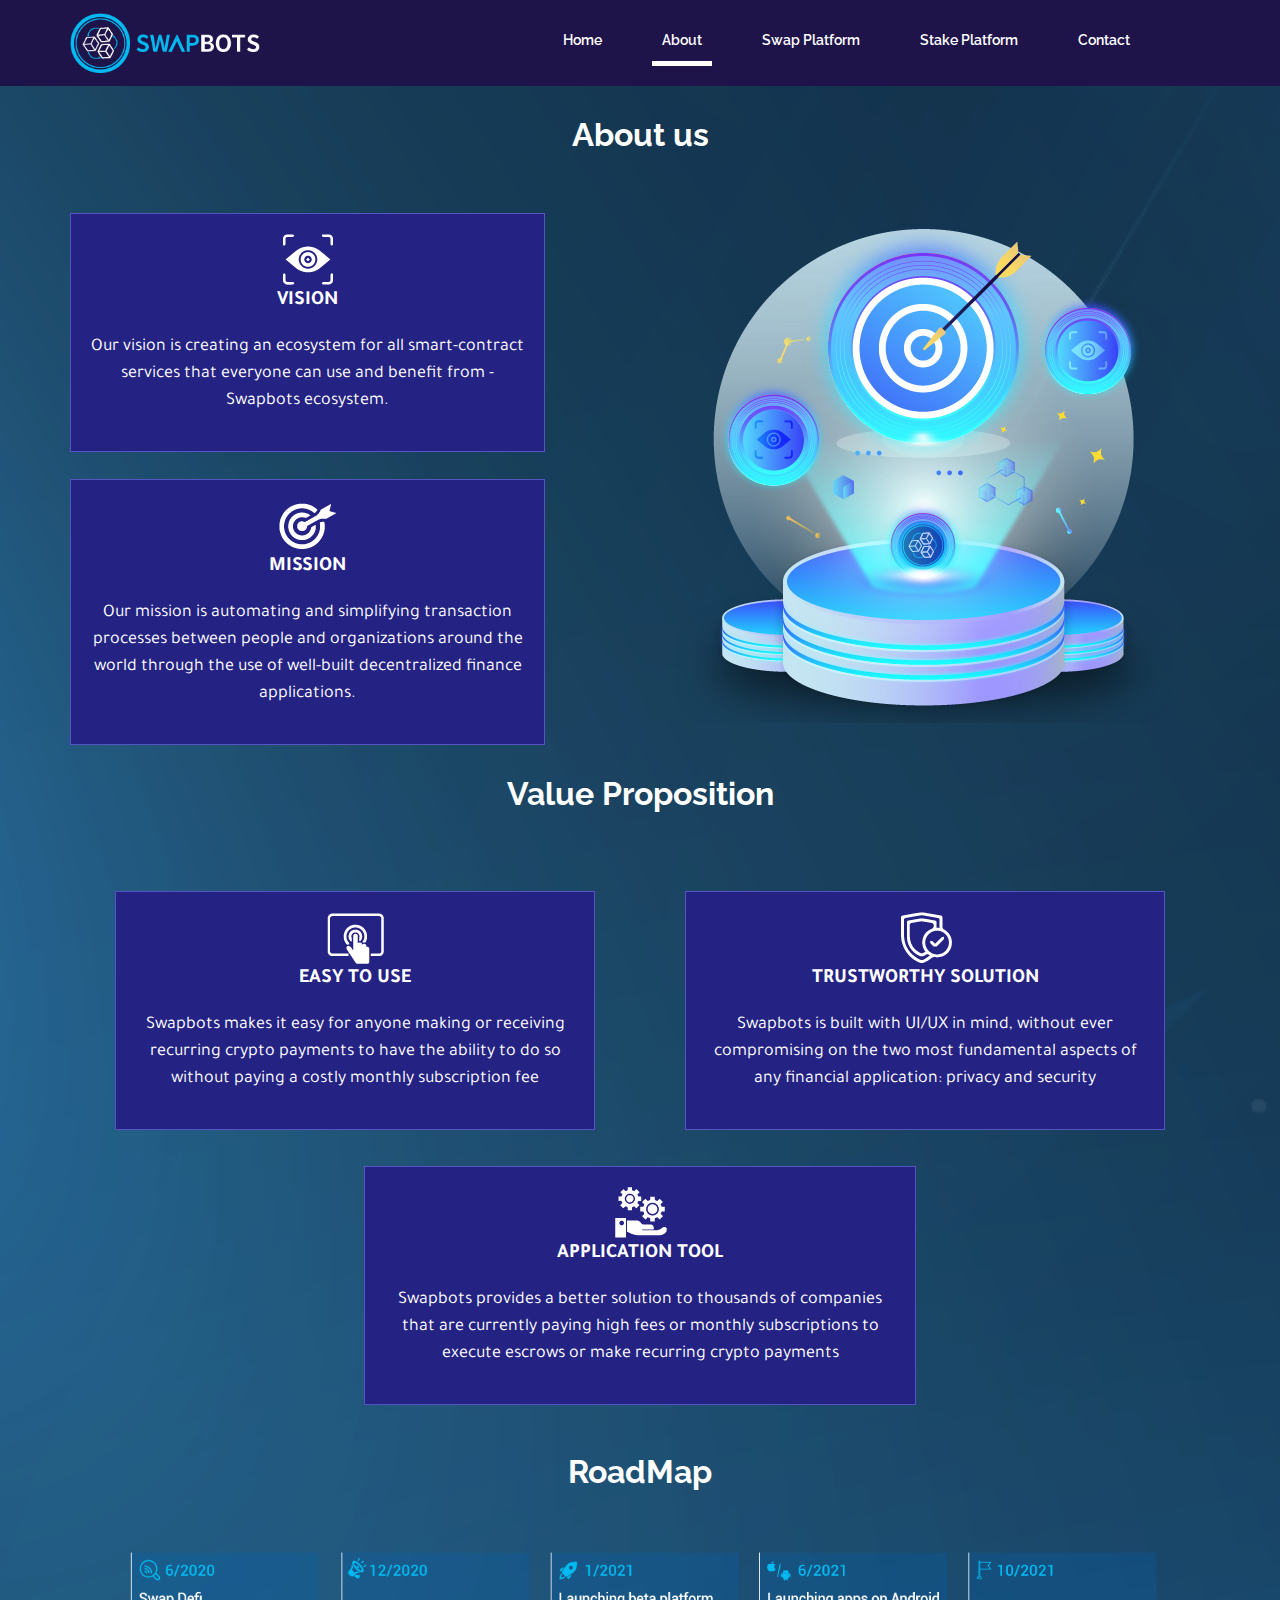
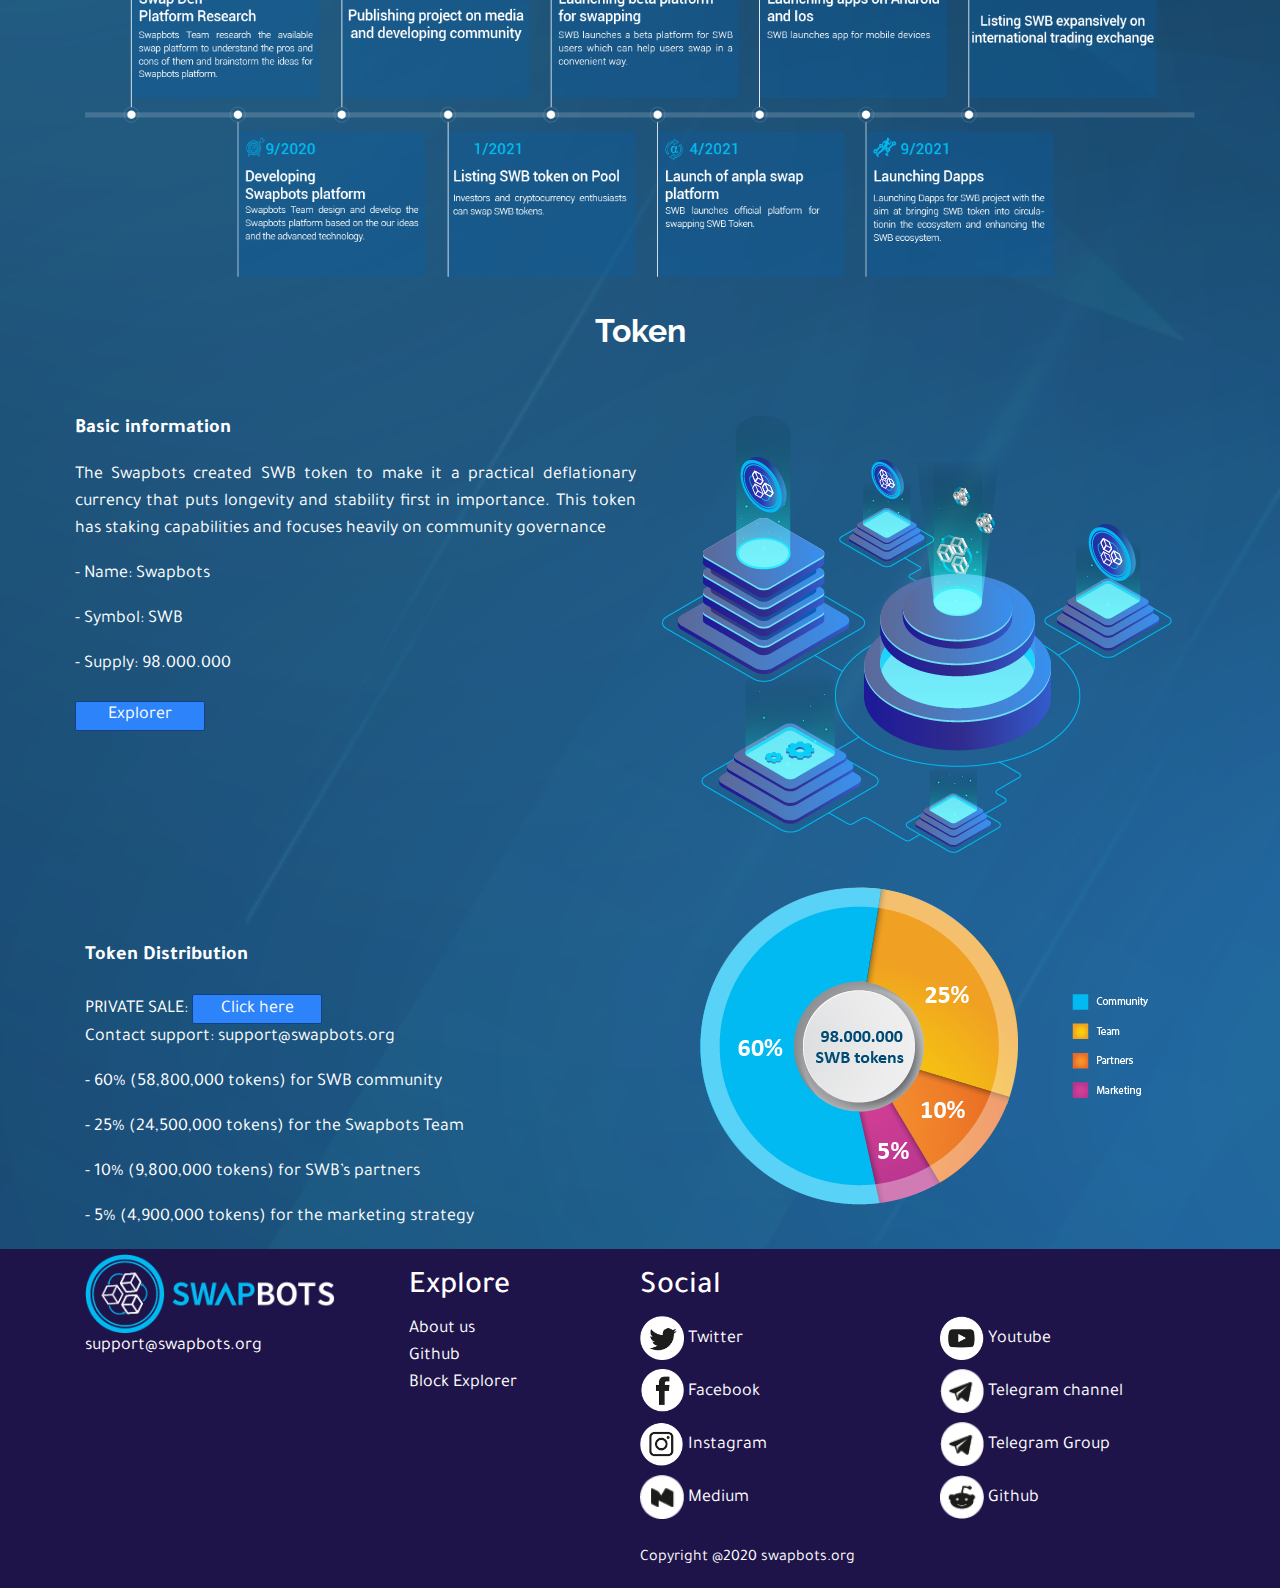
==== commit 5668dfa4: "update web" ====
--- a/about.html
+++ b/about.html
@@ -48,12 +48,12 @@
 							<div class="col-12 border p-3" style="width: 98%;">
 								<img src="img/Vision.png">
 								<p class="tit_box">VISION</p>
-								<p>Our vision is creating ecosystem for all smart-contract service that everyone can use and benefit form Swapbots ecosystem.</p>
+								<p>Our vision is creating an ecosystem for all smart-contract services that everyone can use and benefit from -  Swapbots ecosystem.</p>
 							</div>
 							<div class="col-12 border p-3 mt-4" style="width: 98%;">
 								<img src="img/Mision.png">
 								<p class="tit_box">MISSION</p>
-								<p>Our mission is automating and simplizing transac-tion process between people and organizations around the world through the use of well-built decen-tralized finance applications.</p>
+								<p>Our mission is automating and simplifying transaction processes between people and organizations around the world through the use of well-built decentralized finance applications.</p>
 							</div>
 						</div>
 					</div>
@@ -75,21 +75,21 @@
 								<div class="border p-3" style="width: 90%;">
 									<img src="img/Easy-to-use.png">
 									<p class="tit_box">EASY TO USE</p>
-									<p>Swapbots will make it easy for anyone with a need to make or receive recurring crypto payments to have the ability to do so without paying a costly monthly subscription fee</p>
+									<p>Swapbots  makes it easy for anyone making or receiving recurring crypto payments to have the ability to do so without paying a costly monthly subscription fee</p>
 								</div>
 							</div>
 							<div class="col-lg-6 p-3 d-flex justify-content-center">
 								<div class="border p-3" style="width: 90%;">
 									<img src="img/Trustworthy-solution.png">
 									<p class="tit_box">TRUSTWORTHY SOLUTION</p>
-									<p>Swapbots will be built with UI/UX in mind, without ever compromising on the two most fundamental aspects of any financial application: privacy & security</p>
+									<p>Swapbots is built with UI/UX in mind, without ever compromising on the two most fundamental aspects of any financial application: privacy and security</p>
 								</div>
 							</div>
 							<div class="col-lg-12 p-3 d-flex justify-content-center">
 								<div class="border p-3 box">
 									<img src="img/Application-Tool.png">
 									<p class="tit_box">APPLICATION TOOL</p>
-									<p>Swapbots will immediately give a better solution to thousands of companies that are currently paying high fees or monthly subscriptions to execute escrows or make recurring crypto payments</p>
+									<p>Swapbots provides a better solution to thousands of companies that are currently paying high fees or monthly subscriptions to execute escrows or make recurring crypto payments</p>
 								</div>
 							</div>
 						</div>
--- a/style.css
+++ b/style.css
@@ -549,4 +549,48 @@
 		height: 100%;
 		background: rgba(255,255,255,.6);
 		z-index: 1001;
-}+	}
+}
+
+  /* Modal Content */
+  .modal-content {
+    background: none;
+    padding: 20px;
+  }
+  
+  .modal {
+	display: none; /* Hidden by default */
+	position: fixed; /* Stay in place */
+	z-index: 1; /* Sit on top */
+	padding-top: 100px; /* Location of the box */
+	left: 0;
+	top: 0;
+	width: 100%; /* Full width */
+	height: 100%; /* Full height */
+	overflow: auto; /* Enable scroll if needed */
+	background-color: rgb(0,0,0); /* Fallback color */
+	background-color: rgba(0,0,0,0.4); /* Black w/ opacity */
+  }
+  
+  /* Modal Content */
+  .modal-content {
+	background-color: none;
+	margin: auto;
+	padding: 20px;
+	width: 80%;
+  }
+  
+  /* The Close Button */
+  .close {
+	color: #aaaaaa;
+	float: right;
+	font-size: 28px;
+	font-weight: bold;
+  }
+  
+  .close:hover,
+  .close:focus {
+	color: #000;
+	text-decoration: none;
+	cursor: pointer;
+  }